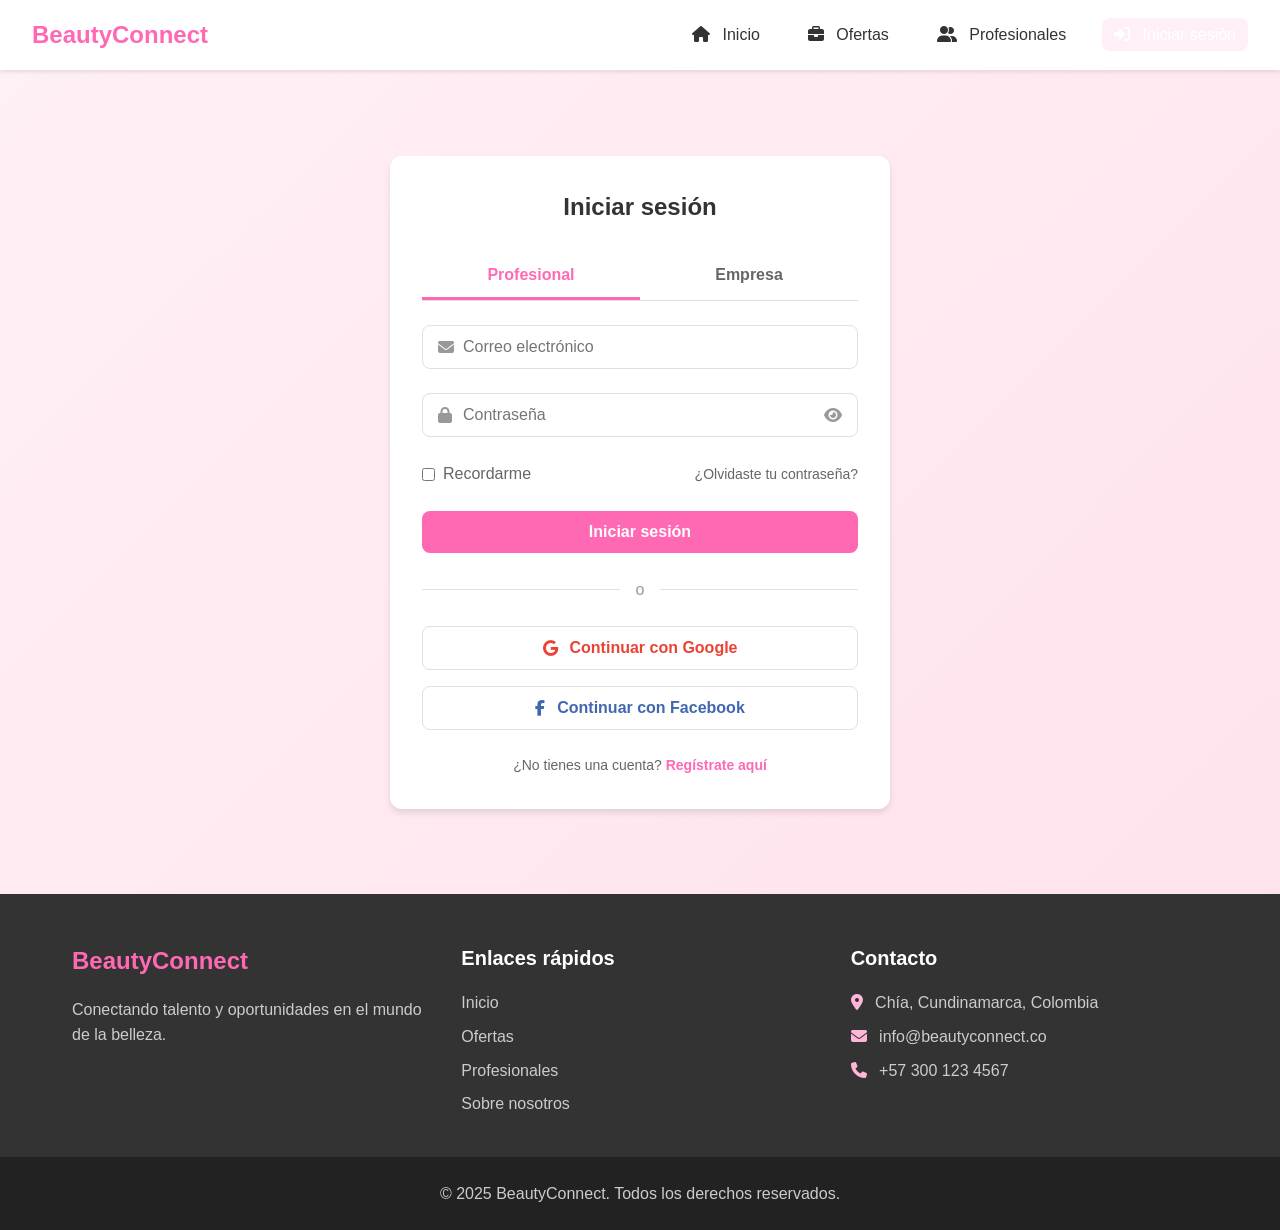
==== login.html @ 7e7a51f9 "first commit" ====
<!DOCTYPE html>
<html lang="es">
<head>
    <meta charset="UTF-8">
    <meta name="viewport" content="width=device-width, initial-scale=1.0">
    <title>Iniciar Sesión - BeautyConnect</title>
    <link rel="stylesheet" href="css/styles.css">
    <link rel="stylesheet" href="https://cdnjs.cloudflare.com/ajax/libs/font-awesome/6.4.0/css/all.min.css">
</head>
<body>
    <header>
        <nav>
            <div class="logo">BeautyConnect</div>
            <ul class="nav-links">
                <li><a href="index.html"><i class="fas fa-home"></i> Inicio</a></li>
                <li><a href="ofertas.html"><i class="fas fa-briefcase"></i> Ofertas</a></li>
                <li><a href="profesionales.html"><i class="fas fa-user-friends"></i> Profesionales</a></li>
                <li class="login-item"><a href="login.html" class="active"><i class="fas fa-sign-in-alt"></i> Iniciar sesión</a></li>
            </ul>
            <div class="menu-toggle">
                <i class="fas fa-bars"></i>
            </div>
        </nav>
    </header>

    <section class="auth-container">
        <div class="auth-box">
            <h2>Iniciar sesión</h2>
            <div class="auth-tabs">
                <button class="auth-tab active" data-tab="professional">Profesional</button>
                <button class="auth-tab" data-tab="business">Empresa</button>
            </div>
            <form id="loginForm">
                <div class="input-group">
                    <i class="fas fa-envelope"></i>
                    <input type="email" id="loginEmail" placeholder="Correo electrónico" required>
                </div>
                <div class="input-group">
                    <i class="fas fa-lock"></i>
                    <input type="password" id="loginPassword" placeholder="Contraseña" required>
                    <i class="fas fa-eye toggle-password"></i>
                </div>
                <div class="remember-forgot">
                    <label>
                        <input type="checkbox" id="rememberMe">
                        <span>Recordarme</span>
                    </label>
                    <a href="#" class="forgot-link">¿Olvidaste tu contraseña?</a>
                </div>
                <button type="submit" class="auth-button">Iniciar sesión</button>
                <div class="auth-divider">
                    <span>o</span>
                </div>
                <div class="social-login">
                    <button type="button" class="social-btn google">
                        <i class="fab fa-google"></i> Continuar con Google
                    </button>
                    <button type="button" class="social-btn facebook">
                        <i class="fab fa-facebook-f"></i> Continuar con Facebook
                    </button>
                </div>
            </form>
            <div class="auth-footer">
                <p>¿No tienes una cuenta? <a href="registro.html">Regístrate aquí</a></p>
            </div>
        </div>
    </section>

    <footer>
        <div class="footer-content">
            <div class="footer-logo">
                <div class="logo">BeautyConnect</div>
                <p>Conectando talento y oportunidades en el mundo de la belleza.</p>
            </div>
            <div class="footer-links">
                <h4>Enlaces rápidos</h4>
                <ul>
                    <li><a href="index.html">Inicio</a></li>
                    <li><a href="ofertas.html">Ofertas</a></li>
                    <li><a href="profesionales.html">Profesionales</a></li>
                    <li><a href="#">Sobre nosotros</a></li>
                </ul>
            </div>
            <div class="footer-contact">
                <h4>Contacto</h4>
                <p><i class="fas fa-map-marker-alt"></i> Chía, Cundinamarca, Colombia</p>
                <p><i class="fas fa-envelope"></i> info@beautyconnect.co</p>
                <p><i class="fas fa-phone"></i> +57 300 123 4567</p>
            </div>
        </div>
        <div class="footer-bottom">
            <p>&copy; 2025 BeautyConnect. Todos los derechos reservados.</p>
        </div>
    </footer>

    <script src="js/main.js"></script>
    <script src="js/auth.js"></script>
</body>
</html>

<script src="js/app.js"></script>
---- css/styles.css ----
.auth-tab {
    flex: 1;
    background: none;
    border: none;
    padding: 1rem;
    font-weight: 600;
    color: var(--text-medium);
    cursor: pointer;
    transition: all var(--transition-fast);
}

.auth-tab.active {
    color: var(--primary-color);
    box-shadow: inset 0 -3px 0 var(--primary-color);
}

.auth-tab:hover {
    color: var(--primary-color);
}

.tab-content {
    display: none;
}

.tab-content.active {
    display: block;
}

.input-group {
    position: relative;
    margin-bottom: 1.5rem;
}

.input-group i {
    position: absolute;
    left: 1rem;
    top: 50%;
    transform: translateY(-50%);
    color: var(--text-light);
}

.input-group .toggle-password {
    left: auto;
    right: 1rem;
    cursor: pointer;
}

.input-group input,
.input-group select,
.input-group textarea {
    width: 100%;
    padding: 0.75rem 1rem 0.75rem 2.5rem;
    border: 1px solid var(--border-color);
    border-radius: var(--border-radius-md);
    transition: border-color var(--transition-fast);
}

.input-group textarea {
    min-height: 100px;
    resize: vertical;
}

.input-group input:focus,
.input-group select:focus,
.input-group textarea:focus {
    outline: none;
    border-color: var(--primary-color);
}

.remember-forgot {
    display: flex;
    justify-content: space-between;
    align-items: center;
    margin-bottom: 1.5rem;
}

.remember-forgot label {
    display: flex;
    align-items: center;
    gap: 0.5rem;
    color: var(--text-medium);
    cursor: pointer;
}

.forgot-link {
    color: var(--text-medium);
    font-size: var(--font-size-sm);
}

.forgot-link:hover {
    color: var(--primary-color);
}

.auth-button {
    width: 100%;
    padding: 0.75rem;
    background-color: var(--primary-color);
    border: none;
    color: white;
    font-weight: bold;
    border-radius: var(--border-radius-md);
    cursor: pointer;
    transition: background-color var(--transition-fast);
}

.auth-button:hover {
    background-color: var(--primary-dark);
}

.auth-divider {
    display: flex;
    align-items: center;
    margin: 1.5rem 0;
}

.auth-divider::before,
.auth-divider::after {
    content: "";
    flex: 1;
    height: 1px;
    background-color: var(--border-color);
}

.auth-divider span {
    padding: 0 1rem;
    color: var(--text-light);
}

.social-login {
    display: flex;
    flex-direction: column;
    gap: 1rem;
    margin-bottom: 1.5rem;
}

.social-btn {
    display: flex;
    align-items: center;
    justify-content: center;
    gap: 0.75rem;
    padding: 0.75rem;
    border: 1px solid var(--border-color);
    border-radius: var(--border-radius-md);
    background-color: white;
    font-weight: 600;
    cursor: pointer;
    transition: background-color var(--transition-fast);
}

.social-btn.google {
    color: #ea4335;
}

.social-btn.facebook {
    color: #4267B2;
}

.social-btn:hover {
    background-color: var(--bg-light);
}

.auth-footer {
    margin-top: 1.5rem;
    font-size: var(--font-size-sm);
    color: var(--text-medium);
}

.auth-footer a {
    color: var(--primary-color);
    font-weight: 600;
}

.terms-checkbox {
    display: flex;
    align-items: flex-start;
    margin-bottom: 1.5rem;
}

.terms-checkbox label {
    display: flex;
    align-items: flex-start;
    gap: 0.5rem;
    color: var(--text-medium);
    font-size: var(--font-size-sm);
    cursor: pointer;
}

.terms-checkbox input {
    margin-top: 0.25rem;
}

/* ===== JOB LISTING PAGE ===== */
.job-container {
    display: flex;
    gap: 2rem;
    max-width: 1200px;
    margin: 2rem auto;
    padding: 0 2rem;
}

.sidebar {
    width: 300px;
    flex-shrink: 0;
}

.main-content {
    flex-grow: 1;
}

.filters {
    background-color: white;
    border-radius: var(--border-radius-lg);
    padding: 1.5rem;
    box-shadow: var(--box-shadow);
    margin-bottom: 2rem;
}

.filters h3 {
    margin-bottom: 1rem;
    font-size: var(--font-size-lg);
}

.filter-group {
    margin-bottom: 1.5rem;
}

.filter-group h4 {
    margin-bottom: 0.75rem;
    font-size: var(--font-size-md);
    color: var(--text-dark);
}

.checkbox-group {
    display: flex;
    flex-direction: column;
    gap: 0.5rem;
}

.checkbox-group label {
    display: flex;
    align-items: center;
    gap: 0.5rem;
    color: var(--text-medium);
    font-size: var(--font-size-sm);
    cursor: pointer;
}

.checkbox-group label:hover {
    color: var(--text-dark);
}

.employer-actions {
    background-color: white;
    border-radius: var(--border-radius-lg);
    padding: 1.5rem;
    box-shadow: var(--box-shadow);
    text-align: center;
}

.employer-actions h3 {
    margin-bottom: 0.75rem;
    font-size: var(--font-size-lg);
}

.employer-actions p {
    color: var(--text-medium);
    margin-bottom: 1rem;
}

.small-text {
    font-size: var(--font-size-xs);
    color: var(--text-light);
    margin-top: 0.5rem;
}

.secondary-link {
    display: block;
    color: var(--primary-color);
    font-weight: 600;
    margin-top: 0.75rem;
}

.search-bar {
    display: flex;
    gap: 1rem;
    margin-bottom: 2rem;
}

.search-input {
    flex-grow: 1;
    position: relative;
}

.search-input i {
    position: absolute;
    left: 1rem;
    top: 50%;
    transform: translateY(-50%);
    color: var(--text-light);
}

.search-input input {
    width: 100%;
    padding: 0.75rem 1rem 0.75rem 2.5rem;
    border: 1px solid var(--border-color);
    border-radius: var(--border-radius-md);
    transition: border-color var(--transition-fast);
}

.search-input input:focus {
    outline: none;
    border-color: var(--primary-color);
}

.search-filter select {
    height: 100%;
    padding: 0 1rem;
    border: 1px solid var(--border-color);
    border-radius: var(--border-radius-md);
    background-color: white;
    color: var(--text-dark);
    cursor: pointer;
}

.jobs-list {
    display: flex;
    flex-direction: column;
    gap: 1.5rem;
}

.job-header {
    display: flex;
    justify-content: space-between;
    align-items: center;
    margin-bottom: 1rem;
}

.job-date {
    font-size: var(--font-size-sm);
    color: var(--text-light);
}

.job-details {
    display: flex;
    flex-wrap: wrap;
    gap: 1rem;
    margin-bottom: 1.5rem;
}

.job-details span {
    display: flex;
    align-items: center;
    gap: 0.5rem;
    font-size: var(--font-size-sm);
    color: var(--text-medium);
}

.job-view {
    display: inline-block;
    background-color: var(--primary-color);
    color: white;
    font-weight: 600;
    padding: 0.75rem 1.5rem;
    border-radius: var(--border-radius-md);
    text-align: center;
    transition: background-color var(--transition-fast);
}

.job-view:hover {
    background-color: var(--primary-dark);
    color: white;
}

.pagination {
    display: flex;
    justify-content: space-between;
    align-items: center;
    margin-top: 3rem;
}

.pagination-info {
    color: var(--text-medium);
    font-size: var(--font-size-sm);
}

.pagination-controls {
    display: flex;
    gap: 0.5rem;
}

.pagination-prev,
.pagination-next,
.pagination-number {
    display: flex;
    align-items: center;
    justify-content: center;
    width: 40px;
    height: 40px;
    border-radius: var(--border-radius-md);
    background-color: white;
    color: var(--text-dark);
    border: 1px solid var(--border-color);
    transition: all var(--transition-fast);
}

.pagination-number.active {
    background-color: var(--primary-color);
    color: white;
    border-color: var(--primary-color);
}

.pagination-prev:hover,
.pagination-next:hover,
.pagination-number:hover {
    background-color: var(--primary-light);
    color: white;
    border-color: var(--primary-light);
}

.pagination-prev.disabled,
.pagination-next.disabled {
    background-color: var(--bg-light);
    color: var(--text-light);
    cursor: not-allowed;
    border-color: var(--border-color);
}

/* ===== PROFESSIONALS LISTING PAGE ===== */
.professionals-container {
    display: flex;
    gap: 2rem;
    max-width: 1200px;
    margin: 2rem auto;
    padding: 0 2rem;
}

.professional-card {
    background-color: white;
    border-radius: var(--border-radius-lg);
    box-shadow: var(--box-shadow);
    overflow: hidden;
    transition: transform var(--transition-normal);
}

.professional-card:hover {
    transform: translateY(-5px);
}

.professional-header {
    position: relative;
}

.professional-avatar {
    height: 200px;
    overflow: hidden;
}

.professional-avatar img {
    width: 100%;
    height: 100%;
    object-fit: cover;
    transition: transform var(--transition-normal);
}

.professional-card:hover .professional-avatar img {
    transform: scale(1.05);
}

.professional-status {
    position: absolute;
    top: 1rem;
    right: 1rem;
    padding: 0.25rem 0.75rem;
    border-radius: 20px;
    font-size: var(--font-size-xs);
    font-weight: 600;
    display: flex;
    align-items: center;
    gap: 0.35rem;
}

.professional-status.available {
    background-color: rgba(50, 205, 50, 0.2);
    color: var(--accent-color);
}

.professional-status.unavailable {
    background-color: rgba(255, 99, 71, 0.2);
    color: tomato;
}

.professional-info {
    padding: 1.5rem;
}

.professional-info h3 {
    font-size: var(--font-size-lg);
    margin-bottom: 0.25rem;
}

.professional-title {
    color: var(--primary-color);
    font-weight: 600;
    margin-bottom: 0.25rem;
}

.professional-location {
    color: var(--text-medium);
    margin-bottom: 1rem;
    font-size: var(--font-size-sm);
    display: flex;
    align-items: center;
    gap: 0.5rem;
}

.professional-skills {
    display: flex;
    flex-wrap: wrap;
    gap: 0.5rem;
    margin-bottom: 1rem;
}

.professional-skills span {
    background-color: rgba(255, 105, 180, 0.1);
    color: var(--primary-color);
    font-size: var(--font-size-xs);
    padding: 0.25rem 0.75rem;
    border-radius: 20px;
}

.professional-bio {
    color: var(--text-medium);
    margin-bottom: 1rem;
    font-size: var(--font-size-sm);
}

.professional-details {
    display: flex;
    flex-wrap: wrap;
    gap: 1rem;
    margin-bottom: 1.5rem;
    border-top: 1px solid var(--border-color);
    padding-top: 1rem;
}

.professional-details span {
    display: flex;
    align-items: center;
    gap: 0.5rem;
    font-size: var(--font-size-xs);
    color: var(--text-medium);
}

.professional-actions {
    display: flex;
    gap: 1rem;
}

.profile-view {
    flex: 1;
    display: inline-block;
    background-color: var(--bg-light);
    color: var(--text-dark);
    font-weight: 600;
    padding: 0.5rem 0;
    border-radius: var(--border-radius-md);
    text-align: center;
    transition: all var(--transition-fast);
    font-size: var(--font-size-sm);
}

.profile-view:hover {
    background-color: var(--primary-light);
    color: white;
}

.contact-btn {
    flex: 1;
    display: inline-block;
    background-color: var(--primary-color);
    color: white;
    font-weight: 600;
    padding: 0.5rem 0;
    border-radius: var(--border-radius-md);
    text-align: center;
    transition: background-color var(--transition-fast);
    font-size: var(--font-size-sm);
}

.contact-btn:hover {
    background-color: var(--primary-dark);
    color: white;
}

/* ===== MODAL STYLES ===== */
.modal {
    display: none;
    position: fixed;
    top: 0;
    left: 0;
    width: 100%;
    height: 100%;
    background-color: rgba(0, 0, 0, 0.6);
    z-index: 1000;
    justify-content: center;
    align-items: center;
    padding: 1rem;
}

.modal-content {
    background-color: white;
    border-radius: var(--border-radius-lg);
    padding: 2rem;
    width: 100%;
    max-width: 600px;
    max-height: 90vh;
    overflow-y: auto;
    position: relative;
}

.modal-close {
    position: absolute;
    top: 1rem;
    right: 1.5rem;
    font-size: 1.5rem;
    color: var(--text-light);
    cursor: pointer;
    transition: color var(--transition-fast);
}

.modal-close:hover {
    color: var(--primary-color);
}

.modal h2 {
    margin-bottom: 0.5rem;
    font-size: var(--font-size-xl);
}

.modal p {
    color: var(--text-medium);
    margin-bottom: 2rem;
}

.form-group {
    margin-bottom: 1.5rem;
}

.form-group label {
    display: block;
    margin-bottom: 0.5rem;
    font-weight: 500;
}

.checkbox-container {
    display: flex;
    align-items: flex-start;
    gap: 0.5rem;
    color: var(--text-medium);
    font-size: var(--font-size-sm);
}

.checkbox-container input {
    margin-top: 0.25rem;
}

/* ===== PROFESSIONAL PROFILE PAGE ===== */
.profile-container {
    max-width: 1200px;
    margin: 2rem auto;
    padding: 0 2rem;
}

.profile-header {
    background-color: white;
    border-radius: var(--border-radius-lg);
    box-shadow: var(--box-shadow);
    overflow: hidden;
}

.profile-cover {
    height: 200px;
    background: linear-gradient(135deg, #ffe3ec, #fff0f5);
    position: relative;
}

.profile-status {
    position: absolute;
    top: 1rem;
    right: 1rem;
    padding: 0.25rem 0.75rem;
    border-radius: 20px;
    font-size: var(--font-size-sm);
    font-weight: 600;
    display: flex;
    align-items: center;
    gap: 0.35rem;
}

.profile-status.available {
    background-color: rgba(50, 205, 50, 0.2);
    color: var(--accent-color);
}

.profile-main {
    display: flex;
    padding: 0 2rem 2rem;
    margin-top: -50px;
}

.profile-avatar {
    width: 150px;
    height: 150px;
    border-radius: 50%;
    border: 5px solid white;
    overflow: hidden;
    box-shadow: var(--box-shadow);
    margin-right: 2rem;
    flex-shrink: 0;
}

.profile-avatar img {
    width: 100%;
    height: 100%;
    object-fit: cover;
}

.profile-info {
    flex-grow: 1;
}

.profile-info h1 {
    font-size: var(--font-size-xxl);
    margin-top: 1rem;
    margin-bottom: 0.25rem;
}

.profile-info .profile-title {
    font-size: var(--font-size-lg);
    margin-bottom: 0.5rem;
}

.profile-info .profile-location {
    font-size: var(--font-size-sm);
    margin-bottom: 1.5rem;
    color: var(--text-medium);
    display: flex;
    align-items: center;
    gap: 0.5rem;
}

.profile-stats {
    display: flex;
    gap: 2rem;
    margin-bottom: 1.5rem;
}

.stat {
    text-align: center;
}

.stat-value {
    font-size: var(--font-size-xl);
    font-weight: 700;
    color: var(--primary-color);
    display: block;
}

.stat-label {
    font-size: var(--font-size-sm);
    color: var(--text-medium);
}

.profile-actions {
    display: flex;
    gap: 1rem;
    flex-wrap: wrap;
}

.profile-content {
    display: flex;
    gap: 2rem;
    margin-top: 2rem;
}

.profile-main-content {
    flex: 2;
}

.profile-sidebar {
    flex: 1;
}

.profile-section {
    background-color: white;
    border-radius: var(--border-radius-lg);
    padding: 2rem;
    margin-bottom: 2rem;
    box-shadow: var(--box-shadow);
}

.profile-section h2 {
    margin-bottom: 1.5rem;
    font-size: var(--font-size-xl);
    color: var(--text-dark);
}

.profile-section p {
    color: var(--text-medium);
    margin-bottom: 1rem;
    line-height: 1.6;
}

.skills-container {
    display: flex;
    flex-wrap: wrap;
    gap: 0.75rem;
}

.skill-tag {
    background-color: rgba(255, 105, 180, 0.1);
    color: var(--primary-color);
    padding: 0.5rem 1rem;
    border-radius: 30px;
    font-size: var(--font-size-sm);
    display: flex;
    align-items: center;
    gap: 0.5rem;
}

.experience-list, 
.education-list {
    display: flex;
    flex-direction: column;
    gap: 1.5rem;
}

.experience-item, 
.education-item {
    padding-bottom: 1.5rem;
    border-bottom: 1px solid var(--border-color);
}

.experience-item:last-child,
.education-item:last-child {
    padding-bottom: 0;
    border-bottom: none;
}

.experience-header,
.education-header {
    display: flex;
    justify-content: space-between;
    margin-bottom: 0.75rem;
}

.experience-title h3,
.education-title h3 {
    font-size: var(--font-size-lg);
    margin-bottom: 0.25rem;
}

.company, 
.institution {
    color: var(--primary-color);
    font-weight: 600;
}

.experience-date,
.education-date {
    color: var(--text-medium);
    font-size: var(--font-size-sm);
}

.experience-description {
    color: var(--text-medium);
    line-height: 1.6;
}

.portfolio-gallery {
    display: grid;
    grid-template-columns: repeat(auto-fill, minmax(150px, 1fr));
    gap: 1rem;
}

.portfolio-item {
    border-radius: var(--border-radius-md);
    overflow: hidden;
    height: 150px;
}

.portfolio-item img {
    width: 100%;
    height: 100%;
    object-fit: cover;
    transition: transform var(--transition-normal);
}

.portfolio-item:hover img {
    transform: scale(1.1);
}

.recommendations-list {
    display: flex;
    flex-direction: column;
    gap: 1.5rem;
}

.recommendation-item {
    background-color: var(--bg-light);
    border-radius: var(--border-radius-md);
    padding: 1.5rem;
}

.recommendation-header {
    display: flex;
    align-items: center;
    gap: 1rem;
    margin-bottom: 1rem;
}

.recommendation-avatar {
    width: 50px;
    height: 50px;
    border-radius: 50%;
    overflow: hidden;
}

.recommendation-avatar img {
    width: 100%;
    height: 100%;
    object-fit: cover;
}

.recommendation-author h4 {
    font-size: var(--font-size-md);
    margin-bottom: 0.25rem;
}

.recommendation-author p {
    font-size: var(--font-size-sm);
    color: var(--text-medium);
    margin-bottom: 0;
}

.recommendation-text {
    color: var(--text-medium);
    font-style: italic;
    line-height: 1.6;
}

.sidebar-card {
    background-color: white;
    border-radius: var(--border-radius-lg);
    padding: 1.5rem;
    margin-bottom: 2rem;
    box-shadow: var(--box-shadow);
}

.sidebar-card h3 {
    margin-bottom: 1rem;
    font-size: var(--font-size-lg);
    color: var(--text-dark);
}

.contact-info {
    display: flex;
    flex-direction: column;
    gap: 0.75rem;
}

.contact-info li {
    display: flex;
    align-items: center;
    gap: 0.75rem;
    color: var(--text-medium);
}

.contact-info li i {
    color: var(--primary-color);
    width: 20px;
}

.availability-details {
    margin-top: 1rem;
}

.availability-details p {
    margin-bottom: 0.5rem;
    color: var(--text-medium);
}

.availability-details ul {
    margin-bottom: 1rem;
    padding-left: 1.5rem;
    list-style-type: disc;
    color: var(--text-medium);
}

.languages-list {
    display: flex;
    flex-direction: column;
    gap: 1rem;
}

.languages-list li {
    display: flex;
    align-items: center;
    gap: 1rem;
}

.language {
    min-width: 80px;
    font-weight: 600;
}

.language-level {
    display: flex;
    gap: 3px;
    margin-right: 0.5rem;
}

.level-bar {
    width: 15px;
    height: 6px;
    background-color: var(--border-color);
    border-radius: 3px;
}

.level-bar.full {
    background-color: var(--primary-color);
}

.level-text {
    font-size: var(--font-size-xs);
    color: var(--text-medium);
}

.services-list {
    display: flex;
    flex-direction: column;
    gap: 0.75rem;
}

.services-list li {
    display: flex;
    justify-content: space-between;
    align-items: center;
    padding-bottom: 0.75rem;
    border-bottom: 1px solid var(--border-color);
}

.services-list li:last-child {
    padding-bottom: 0;
    border-bottom: none;
}

.service-name {
    color: var(--text-dark);
}

.service-price {
    color: var(--primary-color);
    font-weight: 600;
}

/* ===== COMPANY PROFILE PAGE ===== */
.company-profile-container {
    max-width: 1200px;
    margin: 2rem auto;
    padding: 0 2rem;
}

.company-profile-header {
    background-color: white;
    border-radius: var(--border-radius-lg);
    box-shadow: var(--box-shadow);
    overflow: hidden;
}

.company-cover {
    height: 250px;
    overflow: hidden;
}

.company-cover img {
    width: 100%;
    height: 100%;
    object-fit: cover;
}

.company-main-info {
    display: flex;
    padding: 0 2rem 2rem;
    margin-top: -50px;
}

.company-logo {
    width: 150px;
    height: 150px;
    border-radius: var(--border-radius-md);
    border: 5px solid white;
    overflow: hidden;
    box-shadow: var(--box-shadow);
    margin-right: 2rem;
    flex-shrink: 0;
    background-color: white;
}

.company-logo img {
    width: 100%;
    height: 100%;
    object-fit: contain;
}

.company-info {
    flex-grow: 1;
}

.company-info h1 {
    font-size: var(--font-size-xxl);
    margin-top: 1rem;
    margin-bottom: 0.25rem;
}

.company-category {
    color: var(--primary-color);
    font-weight: 600;
    font-size: var(--font-size-lg);
    margin-bottom: 0.5rem;
}

.company-location {
    font-size: var(--font-size-sm);
    margin-bottom: 1.5rem;
    color: var(--text-medium);
    display: flex;
    align-items: center;
    gap: 0.5rem;
}

.company-profile-content {
    display: flex;
    gap: 2rem;
    margin-top: 2rem;
}

.company-main-content {
    flex: 2;
}

.company-sidebar {
    flex: 1;
}

.company-section {
    background-color: white;
    border-radius: var(--border-radius-lg);
    padding: 2rem;
    margin-bottom: 2rem;
    box-shadow: var(--box-shadow);
}

.company-section h2 {
    margin-bottom: 1.5rem;
    font-size: var(--font-size-xl);
    color: var(--text-dark);
}

.company-section p {
    color: var(--text-medium);
    margin-bottom: 1rem;
    line-height: 1.6;
}

.services-grid {
    display: grid;
    grid-template-columns: repeat(auto-fill, minmax(200px, 1fr));
    gap: 1.5rem;
}

.service-card {
    background-color: var(--bg-light);
    padding: 1.5rem;
    border-radius: var(--border-radius-md);
    text-align: center;
    transition: transform var(--transition-fast);
}

.service-card:hover {
    transform: translateY(-5px);
}

.service-icon {
    font-size: var(--font-size-xl);
    color: var(--primary-color);
    margin-bottom: 1rem;
}

.service-card h3 {
    font-size: var(--font-size-md);
    margin-bottom: 0.75rem;
}

.service-card p {
    font-size: var(--font-size-sm);
    color: var(--text-medium);
}

.team-grid {
    display: grid;
    grid-template-columns: repeat(auto-fill, minmax(200px, 1fr));
    gap: 1.5rem;
}

.team-member {
    background-color: white;
    border-radius: var(--border-radius-md);
    box-shadow: 0 2px 4px rgba(0,0,0,0.1);
    overflow: hidden;
    transition: transform var(--transition-fast);
}

.team-member:hover {
    transform: translateY(-5px);
}

.member-photo {
    height: 200px;
    overflow: hidden;
}

.member-photo img {
    width: 100%;
    height: 100%;
    object-fit: cover;
    transition: transform var(--transition-normal);
}

.team-member:hover .member-photo img {
    transform: scale(1.05);
}

.team-member h3 {
    font-size: var(--font-size-md);
    margin: 1rem 1rem 0.25rem;
}

.member-position {
    color: var(--primary-color);
    font-weight: 600;
    margin: 0 1rem 0.5rem;
    font-size: var(--font-size-sm);
}

.member-description {
    color: var(--text-medium);
    margin: 0 1rem 1rem;
    font-size: var(--font-size-sm);
}

.member-link {
    display: block;
    padding: 0.75rem;
    text-align: center;
    color: var(--primary-color);
    border-top: 1px solid var(--border-color);
    font-weight: 600;
    transition: background-color var(--transition-fast);
}

.member-link:hover {
    background-color: rgba(255, 105, 180, 0.1);
}

.gallery-grid {
    display: grid;
    grid-template-columns: repeat(auto-fill, minmax(180px, 1fr));
    gap: 1rem;
}

.gallery-item {
    border-radius: var(--border-radius-md);
    overflow: hidden;
    height: 180px;
    cursor: pointer;
}

.gallery-item img {
    width: 100%;
    height: 100%;
    object-fit: cover;
    transition: transform var(--transition-normal);
}

.gallery-item:hover img {
    transform: scale(1.1);
}

.reviews-list {
    display: flex;
    flex-direction: column;
    gap: 1.5rem;
}

.review-item {
    background-color: var(--bg-light);
    border-radius: var(--border-radius-md);
    padding: 1.5rem;
}

.review-header {
    display: flex;
    align-items: center;
    gap: 1rem;
    margin-bottom: 1rem;
}

.reviewer-avatar {
    width: 50px;
    height: 50px;
    border-radius: 50%;
    overflow: hidden;
}

.reviewer-avatar img {
    width: 100%;
    height: 100%;
    object-fit: cover;
}

.reviewer-info h4 {
    font-size: var(--font-size-md);
    margin-bottom: 0.25rem;
}

.review-rating {
    color: gold;
}

.review-text {
    color: var(--text-medium);
    font-style: italic;
    line-height: 1.6;
    margin-bottom: 0.5rem;
}

.review-date {
    font-size: var(--font-size-xs);
    color: var(--text-light);
}

.schedule-list {
    display: flex;
    flex-direction: column;
    gap: 0.75rem;
}

.schedule-list li {
    display: flex;
    justify-content: space-between;
    padding-bottom: 0.75rem;
    border-bottom: 1px solid var(--border-color);
}

.schedule-list li:last-child {
    padding-bottom: 0;
    border-bottom: none;
}

.day {
    font-weight: 600;
    color: var(--text-dark);
}

.hours {
    color: var(--text-medium);
}

.job-mini-list {
    display: flex;
    flex-direction: column;
    gap: 1rem;
    margin-bottom: 1rem;
}

.job-mini-item {
    background-color: var(--bg-light);
    padding: 1rem;
    border-radius: var(--border-radius-md);
}

.job-mini-item h4 {
    font-size: var(--font-size-md);
    margin-bottom: 0.5rem;
}

.job-mini-item p {
    color: var(--text-medium);
    font-size: var(--font-size-sm);
    margin-bottom: 0.75rem;
    display: flex;
    align-items: center;
    gap: 0.5rem;
}

.view-job {
    display: inline-block;
    color: var(--primary-color);
    font-weight: 600;
    font-size: var(--font-size-sm);
}

.view-all-jobs {
    display: block;
    text-align: center;
    color: var(--primary-color);
    font-weight: 600;
    margin-top: 0.5rem;
}

.location-map {
    margin-bottom: 1rem;
    border-radius: var(--border-radius-md);
    overflow: hidden;
}

.location-map img {
    width: 100%;
    height: auto;
    display: block;
}

.directions-link {
    display: block;
    text-align: center;
    color: var(--primary-color);
    font-weight: 600;
}

.social-links {
    display: flex;
    justify-content: center;
    gap: 1.5rem;
}

.social-link {
    width: 40px;
    height: 40px;
    border-radius: 50%;
    display: flex;
    align-items: center;
    justify-content: center;
    background-color: var(--bg-light);
    color: var(--text-medium);
    transition: all var(--transition-fast);
    font-size: var(--font-size-lg);
}

.social-link:hover {
    background-color: var(--primary-color);
    color: white;
}

/* ===== CREATE JOB FORM ===== */
.form-container {
    display: flex;
    gap: 2rem;
    max-width: 1200px;
    margin: 2rem auto;
    padding: 0 2rem;
}

.form-card {
    background-color: white;
    border-radius: var(--border-radius-lg);
    padding: 2rem;
    box-shadow: var(--box-shadow);
    flex: 3;
}

.form-sidebar {
    flex: 1;
}

.form-header {
    margin-bottom: 2rem;
    padding-bottom: 1.5rem;
    border-bottom: 1px solid var(--border-color);
}

.form-header h2 {
    font-size: var(--font-size-xl);
    margin-bottom: 0.5rem;
    display: flex;
    align-items: center;
    gap: 0.75rem;
}

.form-header p {
    color: var(--text-medium);
}

.form-section {
    margin-bottom: 2.5rem;
    padding-bottom: 1.5rem;
    border-bottom: 1px solid var(--border-color);
}

.form-section:last-child {
    margin-bottom: 2rem;
    padding-bottom: 0;
    border-bottom: none;
}

.form-section h3 {
    margin-bottom: 1.5rem;
    font-size: var(--font-size-lg);
    color: var(--text-dark);
}

.form-row {
    display: flex;
    gap: 1.5rem;
    margin-bottom: 1.5rem;
}

.form-row .form-group {
    flex: 1;
    margin-bottom: 0;
}

.form-group label {
    display: block;
    margin-bottom: 0.5rem;
    font-weight: 500;
}

.form-group input,
.form-group select,
.form-group textarea {
    width: 100%;
    padding: 0.75rem 1rem;
    border: 1px solid var(--border-color);
    border-radius: var(--border-radius-md);
    transition: border-color var(--transition-fast);
}

.form-group input:focus,
.form-group select:focus,
.form-group textarea:focus {
    outline: none;
    border-color: var(--primary-color);
}

.form-group textarea {
    min-height: 100px;
    resize: vertical;
}

.salary-inputs {
    display: flex;
    align-items: center;
    gap: 1rem;
}

.salary-inputs span {
    color: var(--text-medium);
}

.benefits-checkboxes {
    display: grid;
    grid-template-columns: repeat(auto-fill, minmax(180px, 1fr));
    gap: 0.75rem;
}

.form-action {
    display: flex;
    gap: 1rem;
    justify-content: flex-end;
    margin-top: 2rem;
}

.primary-button {
    background-color: var(--primary-color);
    color: white;
    border: none;
    padding: 0.75rem 1.5rem;
    border-radius: var(--border-radius-md);
    font-weight: 600;
    cursor: pointer;
    transition: background-color var(--transition-fast);
    display: flex;
    align-items: center;
    gap: 0.5rem;
}

.primary-button:hover {
    background-color: var(--primary-dark);
}

.secondary-button {
    background-color: white;
    color: var(--text-dark);
    border: 1px solid var(--border-color);
    padding: 0.75rem 1.5rem;
    border-radius: var(--border-radius-md);
    font-weight: 600;
    cursor: pointer;
    transition: all var(--transition-fast);
    display: flex;
    align-items: center;
    gap: 0.5rem;
}

.secondary-button:hover {
    background-color: var(--bg-light);
    border-color: var(--text-medium);
}

.sidebar-card {
    background-color: white;
    border-radius: var(--border-radius-lg);
    padding: 1.5rem;
    box-shadow: var(--box-shadow);
    margin-bottom: 2rem;
}

.sidebar-card h3 {
    display: flex;
    align-items: center;
    gap: 0.5rem;
    margin-bottom: 1rem;
    font-size: var(--font-size-lg);
}

.tips-list {
    list-style-type: disc;
    padding-left: 1.5rem;
    margin-bottom: 1rem;
}

.tips-list li {
    color: var(--text-medium);
    margin-bottom: 0.75rem;
    line-height: 1.6;
}

.premium-link {
    display: block;
    text-align: center;
    color: var(--primary-color);
    font-weight: 600;
    margin-top: 1rem;
}

/* ===== RESPONSIVE STYLES ===== */
@media (max-width: 1100px) {
    .job-container,
    .professionals-container,
    .profile-content,
    .company-profile-content,
    .form-container {
        flex-direction: column;
    }
    
    .sidebar,
    .profile-sidebar,
    .company-sidebar,
    .form-sidebar {
        width: 100%;
        order: 2;
    }
    
    .main-content,
    .profile-main-content,
    .company-main-content {
        order: 1;
    }
    
    .profile-main {
        flex-direction: column;
        align-items: center;
        text-align: center;
    }
    
    .profile-avatar {
        margin-right: 0;
        margin-bottom: 1.5rem;
    }
    
    .profile-stats {
        justify-content: center;
    }
    
    .profile-actions {
        justify-content: center;
    }
    
    .company-main-info {
        flex-direction: column;
        align-items: center;
        text-align: center;
    }
    
    .company-logo {
        margin-right: 0;
        margin-bottom: 1.5rem;
    }
    
    .company-stats {
        justify-content: center;
    }
    
    .company-actions {
        justify-content: center;
    }
}

@media (max-width: 768px) {
    .nav-links {
        display: none;
        position: fixed;
        top: 76px;
        left: 0;
        width: 100%;
        background-color: white;
        flex-direction: column;
        padding: 1rem 0;
        box-shadow: 0 4px 6px rgba(0,0,0,0.1);
    }
    
    .nav-links.active {
        display: flex;
    }
    
    .menu-toggle {
        display: block;
    }
    
    .hero h1 {
        font-size: 2rem;
    }
    
    .hero p {
        font-size: 1rem;
    }
    
    .form-row {
        flex-direction: column;
        gap: 1.5rem;
    }
    
    .salary-inputs {
        flex-direction: column;
        align-items: flex-start;
    }
    
    .form-action {
        flex-direction: column;
    }
    
    .professionals-grid,
    .jobs-grid,
    .services-grid,
    .team-grid {
        grid-template-columns: 1fr;
    }
    
    .professional-actions {
        flex-direction: column;
    }
    
    .profile-avatar,
    .company-logo {
        width: 120px;
        height: 120px;
    }
    
    .profile-info h1,
    .company-info h1 {
        font-size: 1.75rem;
    }
    
    .experience-header,
    .education-header {
        flex-direction: column;
        align-items: flex-start;
    }
    
    .experience-date,
    .education-date {
        margin-top: 0.5rem;
    }
}

@media (max-width: 480px) {
    .hero-buttons {
        flex-direction: column;
        width: 100%;
    }
    
    .hero-buttons a {
        width: 100%;
    }
    
    .profile-stats {
        flex-direction: column;
        gap: 1rem;
    }
    
    .pagination {
        flex-direction: column;
        gap: 1rem;
        align-items: center;
    }
}

/* Utility Classes */
.text-center {
    text-align: center;
}

.mt-0 { margin-top: 0; }
.mt-1 { margin-top: 0.25rem; }
.mt-2 { margin-top: 0.5rem; }
.mt-3 { margin-top: 1rem; }
.mt-4 { margin-top: 1.5rem; }
.mt-5 { margin-top: 3rem; }

.mb-0 { margin-bottom: 0; }
.mb-1 { margin-bottom: 0.25rem; }
.mb-2 { margin-bottom: 0.5rem; }
.mb-3 { margin-bottom: 1rem; }
.mb-4 { margin-bottom: 1.5rem; }
.mb-5 { margin-bottom: 3rem; }

.py-1 { padding-top: 0.25rem; padding-bottom: 0.25rem; }
.py-2 { padding-top: 0.5rem; padding-bottom: 0.5rem; }
.py-3 { padding-top: 1rem; padding-bottom: 1rem; }
.py-4 { padding-top: 1.5rem; padding-bottom: 1.5rem; }
.py-5 { padding-top: 3rem; padding-bottom: 3rem; }

.px-1 { padding-left: 0.25rem; padding-right: 0.25rem; }
.px-2 { padding-left: 0.5rem; padding-right: 0.5rem; }
.px-3 { padding-left: 1rem; padding-right: 1rem; }
.px-4 { padding-left: 1.5rem; padding-right: 1.5rem; }
.px-5 { padding-left: 3rem; padding-right: 3rem; }

.d-none { display: none; }
.d-block { display: block; }
.d-flex { display: flex; }

.justify-center { justify-content: center; }
.justify-between { justify-content: space-between; }
.align-center { align-items: center; }
.flex-column { flex-direction: column; }

.w-100 { width: 100%; }
.h-100 { height: 100%; }
/* ===== VARIABLES ===== */
:root {
    /* Colores */
    --primary-color: #ff69b4;
    --primary-dark: #e55d9b;
    --primary-light: #ffb6d9;
    --secondary-color: #6a5acd;
    --accent-color: #32cd32;
    --text-dark: #333333;
    --text-medium: #666666;
    --text-light: #999999;
    --bg-light: #f9f9f9;
    --bg-white: #ffffff;
    --border-color: #e0e0e0;
    --shadow-color: rgba(0, 0, 0, 0.1);
    --success-color: #28a745;
    --warning-color: #ffc107;
    --danger-color: #dc3545;
    --info-color: #17a2b8;
    
    /* Espaciado */
    --spacing-xs: 0.25rem;
    --spacing-sm: 0.5rem;
    --spacing-md: 1rem;
    --spacing-lg: 1.5rem;
    --spacing-xl: 2rem;
    --spacing-xxl: 3rem;
    
    /* Bordes y sombras */
    --border-radius-sm: 4px;
    --border-radius-md: 8px;
    --border-radius-lg: 12px;
    --border-radius-xl: 20px;
    --box-shadow: 0 4px 6px var(--shadow-color);
    --box-shadow-hover: 0 8px 15px var(--shadow-color);
    
    /* Fuentes */
    --font-family: 'Segoe UI', Roboto, Arial, sans-serif;
    --font-size-xs: 0.75rem;
    --font-size-sm: 0.875rem;
    --font-size-md: 1rem;
    --font-size-lg: 1.25rem;
    --font-size-xl: 1.5rem;
    --font-size-xxl: 2rem;
    --font-size-hero: 2.5rem;
    
    /* Transiciones */
    --transition-fast: 0.2s ease;
    --transition-normal: 0.3s ease;
    --transition-slow: 0.5s ease;
}

/* ===== RESET & BASE STYLES ===== */
* {
    margin: 0;
    padding: 0;
    box-sizing: border-box;
}

html {
    scroll-behavior: smooth;
}

body {
    font-family: var(--font-family);
    font-size: var(--font-size-md);
    color: var(--text-dark);
    background-color: var(--bg-light);
    line-height: 1.6;
}

a {
    text-decoration: none;
    color: var(--primary-color);
    transition: color var(--transition-fast);
}

a:hover {
    color: var(--primary-dark);
}

img {
    max-width: 100%;
    height: auto;
}

button, input, select, textarea {
    font-family: inherit;
    font-size: inherit;
}

ul {
    list-style: none;
}

/* ===== HEADER & NAVIGATION ===== */
header {
    background-color: var(--bg-white);
    box-shadow: 0 2px 4px var(--shadow-color);
    position: sticky;
    top: 0;
    z-index: 100;
}

nav {
    display: flex;
    justify-content: space-between;
    align-items: center;
    padding: 1rem 2rem;
    max-width: 1400px;
    margin: 0 auto;
}

.logo {
    font-size: var(--font-size-xl);
    font-weight: bold;
    color: var(--primary-color);
    text-decoration: none;
}

.nav-links {
    display: flex;
    align-items: center;
    gap: 1.5rem;
}

.nav-links li a {
    color: var(--text-dark);
    font-weight: 500;
    padding: 0.5rem 0.75rem;
    border-radius: var(--border-radius-md);
    transition: all var(--transition-fast);
}

.nav-links li a:hover, 
.nav-links li a.active {
    color: var(--primary-color);
    background-color: rgba(255, 105, 180, 0.1);
}

.nav-links li a i {
    margin-right: 0.5rem;
}

.login-item a {
    background-color: var(--primary-color);
    color: white !important;
    padding: 0.5rem 1rem;
    border-radius: var(--border-radius-md);
    transition: background-color var(--transition-fast);
}

.login-item a:hover {
    background-color: var(--primary-dark);
}

.menu-toggle {
    display: none;
    font-size: var(--font-size-xl);
    cursor: pointer;
    color: var(--text-dark);
}

.user-menu {
    position: relative;
}

.user-avatar {
    display: flex;
    align-items: center;
    gap: 0.5rem;
    cursor: pointer;
    padding: 0.5rem;
    border-radius: var(--border-radius-md);
    transition: background-color var(--transition-fast);
}

.user-avatar:hover {
    background-color: rgba(255, 105, 180, 0.1);
}

.user-avatar img {
    width: 30px;
    height: 30px;
    border-radius: 50%;
    object-fit: cover;
}

.dropdown-menu {
    position: absolute;
    top: 100%;
    right: 0;
    min-width: 200px;
    background-color: var(--bg-white);
    box-shadow: var(--box-shadow);
    border-radius: var(--border-radius-md);
    padding: 0.5rem 0;
    display: none;
    z-index: 10;
}

.dropdown-menu a {
    display: block;
    padding: 0.75rem 1rem;
    color: var(--text-dark);
    transition: background-color var(--transition-fast);
}

.dropdown-menu a:hover {
    background-color: rgba(255, 105, 180, 0.1);
    color: var(--primary-color);
}

.user-menu:hover .dropdown-menu {
    display: block;
}

/* ===== HERO SECTION ===== */
.hero {
    background: linear-gradient(135deg, #ffe3ec, #fff0f5);
    padding: 4rem 2rem;
    text-align: center;
    display: flex;
    flex-direction: column;
    align-items: center;
    justify-content: center;
    min-height: 500px;
}

.hero-content {
    max-width: 800px;
    margin: 0 auto;
}

.hero h1 {
    font-size: var(--font-size-hero);
    margin-bottom: 1.5rem;
    color: var(--text-dark);
}

.hero p {
    font-size: var(--font-size-lg);
    margin-bottom: 2rem;
    color: var(--text-medium);
}

.hero-buttons {
    display: flex;
    gap: 1rem;
    justify-content: center;
    flex-wrap: wrap;
}

/* ===== BUTTONS ===== */
.cta-button, 
.primary-button {
    background-color: var(--primary-color);
    color: white;
    border: none;
    padding: 0.8rem 1.5rem;
    font-size: var(--font-size-md);
    cursor: pointer;
    border-radius: 30px;
    font-weight: 600;
    transition: background-color var(--transition-fast), transform var(--transition-fast);
    display: inline-flex;
    align-items: center;
    justify-content: center;
    gap: 0.5rem;
}

.cta-button:hover, 
.primary-button:hover {
    background-color: var(--primary-dark);
    color: white;
    transform: translateY(-2px);
}

.secondary-button {
    background-color: transparent;
    color: var(--primary-color);
    border: 2px solid var(--primary-color);
    padding: 0.75rem 1.5rem;
    font-size: var(--font-size-md);
    cursor: pointer;
    border-radius: 30px;
    font-weight: 600;
    transition: all var(--transition-fast);
    display: inline-flex;
    align-items: center;
    justify-content: center;
    gap: 0.5rem;
}

.secondary-button:hover {
    background-color: rgba(255, 105, 180, 0.1);
    color: var(--primary-dark);
    border-color: var(--primary-dark);
}

.icon-button {
    width: 40px;
    height: 40px;
    border-radius: 50%;
    display: inline-flex;
    align-items: center;
    justify-content: center;
    background-color: var(--bg-white);
    color: var(--text-medium);
    border: 1px solid var(--border-color);
    cursor: pointer;
    transition: all var(--transition-fast);
}

.icon-button:hover {
    background-color: rgba(255, 105, 180, 0.1);
    color: var(--primary-color);
    border-color: var(--primary-color);
}

.action-button {
    background-color: var(--primary-color);
    color: white;
    border: none;
    padding: 0.75rem 1.2rem;
    border-radius: var(--border-radius-md);
    font-weight: 600;
    cursor: pointer;
    transition: background-color var(--transition-fast);
    display: block;
    text-align: center;
    margin-bottom: 0.5rem;
}

.action-button:hover {
    background-color: var(--primary-dark);
    color: white;
}

.action-button.disabled {
    background-color: var(--text-light);
    cursor: not-allowed;
}

.filter-button {
    background-color: var(--primary-color);
    color: white;
    border: none;
    padding: 0.75rem 1rem;
    border-radius: var(--border-radius-md);
    font-weight: 600;
    cursor: pointer;
    transition: background-color var(--transition-fast);
    width: 100%;
    margin-top: 1rem;
}

.filter-button:hover {
    background-color: var(--primary-dark);
}

.clear-button {
    background-color: transparent;
    color: var(--text-medium);
    border: 1px solid var(--border-color);
    padding: 0.75rem 1rem;
    border-radius: var(--border-radius-md);
    font-weight: 600;
    cursor: pointer;
    transition: all var(--transition-fast);
    width: 100%;
    margin-top: 0.5rem;
}

.clear-button:hover {
    background-color: var(--bg-light);
    color: var(--text-dark);
}

.modal-button {
    background-color: var(--primary-color);
    color: white;
    border: none;
    padding: 0.75rem 1.2rem;
    border-radius: var(--border-radius-md);
    font-weight: 600;
    cursor: pointer;
    transition: background-color var(--transition-fast);
    width: 100%;
    margin-top: 1rem;
}

.modal-button:hover {
    background-color: var(--primary-dark);
}

/* ===== FEATURES SECTION ===== */
.features {
    display: grid;
    grid-template-columns: repeat(auto-fit, minmax(300px, 1fr));
    gap: 2rem;
    padding: 4rem 2rem;
    max-width: 1200px;
    margin: 0 auto;
}

.feature-card {
    background-color: var(--bg-white);
    border-radius: var(--border-radius-lg);
    padding: 2rem;
    text-align: center;
    box-shadow: var(--box-shadow);
    transition: transform var(--transition-normal), box-shadow var(--transition-normal);
}

.feature-card:hover {
    transform: translateY(-10px);
    box-shadow: var(--box-shadow-hover);
}

.feature-card i {
    color: var(--primary-color);
    margin-bottom: 1.5rem;
}

.feature-card h3 {
    font-size: var(--font-size-lg);
    margin-bottom: 1rem;
}

.feature-card p {
    color: var(--text-medium);
}

/* ===== SECTIONS STYLING ===== */
.section-header {
    display: flex;
    justify-content: space-between;
    align-items: center;
    margin-bottom: 2rem;
}

.section-header h2 {
    font-size: var(--font-size-xl);
    color: var(--text-dark);
}

.view-all {
    display: flex;
    align-items: center;
    gap: 0.5rem;
    color: var(--primary-color);
    font-weight: 600;
    transition: color var(--transition-fast);
}

.view-all:hover {
    color: var(--primary-dark);
}

.page-header {
    background: linear-gradient(135deg, #ffe3ec, #fff0f5);
    padding: 3rem 2rem;
    text-align: center;
}

.page-header h1 {
    font-size: var(--font-size-xxl);
    margin-bottom: 1rem;
    color: var(--text-dark);
}

.page-header p {
    font-size: var(--font-size-lg);
    color: var(--text-medium);
    max-width: 700px;
    margin: 0 auto;
}

/* ===== PROFILE CARDS ===== */
.professionals-section,
.jobs-section {
    padding: 4rem 2rem;
    max-width: 1200px;
    margin: 0 auto;
}

.professionals-grid,
.jobs-grid {
    display: grid;
    grid-template-columns: repeat(auto-fill, minmax(300px, 1fr));
    gap: 2rem;
}

.profile-card {
    background-color: var(--bg-white);
    border-radius: var(--border-radius-lg);
    overflow: hidden;
    box-shadow: var(--box-shadow);
    transition: transform var(--transition-normal);
    display: flex;
    flex-direction: column;
}

.profile-card:hover {
    transform: translateY(-5px);
}

.profile-image {
    height: 200px;
    overflow: hidden;
}

.profile-image img {
    width: 100%;
    height: 170%;
    object-fit: cover;
    transition: transform var(--transition-normal);
}

.profile-card:hover .profile-image img {
    transform: scale(1.05);
}

.profile-info {
    padding: 1.5rem;
    flex-grow: 1;
    display: flex;
    flex-direction: column;
}

.profile-info h3 {
    font-size: var(--font-size-lg);
    margin-bottom: 0.5rem;
}

.profile-title {
    color: var(--primary-color);
    font-weight: 600;
    margin-bottom: 1rem;
}

.profile-skills {
    display: flex;
    flex-wrap: wrap;
    gap: 0.5rem;
    margin-bottom: 1rem;
}

.profile-skills span {
    background-color: rgba(255, 105, 180, 0.1);
    color: var(--primary-color);
    font-size: var(--font-size-xs);
    padding: 0.25rem 0.75rem;
    border-radius: 20px;
}

.profile-card p {
    color: var(--text-medium);
    margin-bottom: 1.5rem;
    flex-grow: 1;
}

.profile-contact {
    display: inline-block;
    color: var(--primary-color);
    font-weight: 600;
    padding: 0.5rem 0;
    border-top: 1px solid var(--border-color);
    width: 100%;
    text-align: center;
    transition: background-color var(--transition-fast);
}

.profile-contact:hover {
    background-color: rgba(255, 105, 180, 0.1);
}

/* ===== JOB CARDS ===== */
.job-card {
    background-color: var(--bg-white);
    border-radius: var(--border-radius-lg);
    padding: 1.5rem;
    box-shadow: var(--box-shadow);
    transition: transform var(--transition-normal);
    display: flex;
    flex-direction: column;
}

.job-card:hover {
    transform: translateY(-5px);
}

.job-card h3 {
    font-size: var(--font-size-lg);
    margin-bottom: 1rem;
}

.job-company {
    display: flex;
    align-items: center;
    gap: 1rem;
    margin-bottom: 1rem;
    padding-bottom: 1rem;
    border-bottom: 1px solid var(--border-color);
}

.job-company img {
    width: 50px;
    height: 50px;
    border-radius: 50%;
    object-fit: cover;
}

.job-company span {
    font-weight: 600;
}

.job-location {
    color: var(--text-medium);
    margin-bottom: 1rem;
    display: flex;
    align-items: center;
    gap: 0.5rem;
}

.job-description {
    color: var(--text-medium);
    margin-bottom: 1.5rem;
    flex-grow: 1;
}

.job-tags {
    display: flex;
    flex-wrap: wrap;
    gap: 0.5rem;
    margin-bottom: 1.5rem;
}

.job-tags span {
    background-color: rgba(255, 105, 180, 0.1);
    color: var(--primary-color);
    font-size: var(--font-size-xs);
    padding: 0.25rem 0.75rem;
    border-radius: 20px;
}

.job-apply {
    display: inline-block;
    background-color: var(--primary-color);
    color: white;
    font-weight: 600;
    padding: 0.75rem 0;
    border-radius: var(--border-radius-md);
    text-align: center;
    transition: background-color var(--transition-fast);
}

.job-apply:hover {
    background-color: var(--primary-dark);
    color: white;
}

/* ===== CTA SECTION ===== */
.cta-section {
    background: linear-gradient(135deg, #ffe3ec, #fff0f5);
    padding: 4rem 2rem;
    text-align: center;
    margin-top: 4rem;
}

.cta-content {
    max-width: 700px;
    margin: 0 auto;
}

.cta-section h2 {
    font-size: var(--font-size-xxl);
    margin-bottom: 1rem;
}

.cta-section p {
    font-size: var(--font-size-lg);
    margin-bottom: 2rem;
    color: var(--text-medium);
}

/* ===== FOOTER ===== */
footer {
    background-color: #333;
    color: white;
    padding-top: 3rem;
}

.footer-content {
    display: grid;
    grid-template-columns: repeat(auto-fit, minmax(250px, 1fr));
    gap: 2rem;
    max-width: 1200px;
    margin: 0 auto;
    padding: 0 2rem 2rem;
}

.footer-logo .logo {
    margin-bottom: 1rem;
}

.footer-logo p {
    color: #ccc;
}

.footer-links h4,
.footer-contact h4 {
    margin-bottom: 1rem;
    font-size: var(--font-size-lg);
}

.footer-links ul li {
    margin-bottom: 0.5rem;
}

.footer-links ul li a {
    color: #ccc;
    transition: color var(--transition-fast);
}

.footer-links ul li a:hover {
    color: var(--primary-light);
}

.footer-contact p {
    margin-bottom: 0.5rem;
    color: #ccc;
}

.footer-contact p i {
    margin-right: 0.5rem;
    color: var(--primary-light);
}

.footer-bottom {
    background-color: #222;
    text-align: center;
    padding: 1.5rem;
    color: #ccc;
}

/* ===== AUTH PAGES ===== */
.auth-container {
    background: linear-gradient(135deg, #fff0f5, #ffe3ec);
    min-height: calc(100vh - 76px);
    display: flex;
    justify-content: center;
    align-items: center;
    padding: 2rem;
}

.auth-box {
    background: white;
    padding: 2rem;
    border-radius: var(--border-radius-lg);
    box-shadow: var(--box-shadow);
    width: 100%;
    max-width: 500px;
    text-align: center;
}

.register-box {
    max-width: 600px;
}

.auth-box h2 {
    margin-bottom: 1.5rem;
    font-size: var(--font-size-xl);
}

.auth-tabs {
    display: flex;
    border-bottom: 1px solid var(--border-color);
    margin-bottom: 1.5rem;
}

.auth-tab {
    flex: 1;
    background: none;
    border: 1.5rem;
}
/* Correcciones para los estilos de los profesionales y perfiles */

/* ===== PROFESIONALES ===== */
.professionals-container {
    display: flex;
    gap: 2rem;
    max-width: 1200px;
    margin: 2rem auto;
    padding: 0 2rem;
}

.professional-card {
    background-color: white;
    border-radius: 12px;
    box-shadow: 0 4px 6px rgba(0, 0, 0, 0.1);
    overflow: hidden;
    transition: transform 0.3s ease;
    display: flex;
    flex-direction: column;
    height: 100%;
}

.professional-card:hover {
    transform: translateY(-5px);
}

.professional-header {
    position: relative;
}

.professional-avatar {
    height: 200px;
    overflow: hidden;
    position: relative;
}

.professional-avatar img {
    width: 100%;
    height: 170%;
    object-fit: cover;
    transition: transform 0.3s ease;
}

.professional-card:hover .professional-avatar img {
    transform: scale(1.05);
}

.professional-status {
    position: absolute;
    top: 1rem;
    right: 1rem;
    padding: 0.25rem 0.75rem;
    border-radius: 20px;
    font-size: 0.75rem;
    font-weight: 600;
    display: flex;
    align-items: center;
    gap: 0.35rem;
    z-index: 5;
}

.professional-status.available {
    background-color: rgba(50, 205, 50, 0.2);
    color: #32cd32;
}

.professional-status.unavailable {
    background-color: rgba(255, 99, 71, 0.2);
    color: tomato;
}

.professional-info {
    padding: 1.5rem;
    display: flex;
    flex-direction: column;
    flex-grow: 1;
}

.professional-info h3 {
    font-size: 1.25rem;
    margin-bottom: 0.25rem;
}

.professional-title {
    color: #ff69b4;
    font-weight: 600;
    margin-bottom: 0.25rem;
}

.professional-location {
    color: #666;
    margin-bottom: 1rem;
    font-size: 0.875rem;
    display: flex;
    align-items: center;
    gap: 0.5rem;
}

.professional-skills {
    display: flex;
    flex-wrap: wrap;
    gap: 0.5rem;
    margin-bottom: 1rem;
}

.professional-skills span {
    background-color: rgba(255, 105, 180, 0.1);
    color: #ff69b4;
    font-size: 0.75rem;
    padding: 0.25rem 0.75rem;
    border-radius: 20px;
}

.professional-bio {
    color: #666;
    margin-bottom: 1rem;
    font-size: 0.875rem;
    flex-grow: 1;
}

.professional-details {
    display: flex;
    flex-wrap: wrap;
    gap: 1rem;
    margin-bottom: 1.5rem;
    border-top: 1px solid #e0e0e0;
    padding-top: 1rem;
}

.professional-details span {
    display: flex;
    align-items: center;
    gap: 0.5rem;
    font-size: 0.75rem;
    color: #666;
}

.professional-actions {
    display: flex;
    gap: 1rem;
    margin-top: auto;
}

.profile-view {
    flex: 1;
    display: inline-block;
    background-color: #f5f5f5;
    color: #333;
    font-weight: 600;
    padding: 0.75rem 0;
    border-radius: 8px;
    text-align: center;
    transition: all 0.2s ease;
    font-size: 0.875rem;
}

.profile-view:hover {
    background-color: #e0e0e0;
}

.contact-btn {
    flex: 1;
    display: inline-block;
    background-color: #ff69b4;
    color: white;
    font-weight: 600;
    padding: 0.75rem 0;
    border-radius: 8px;
    text-align: center;
    transition: background-color 0.2s ease;
    font-size: 0.875rem;
}

.contact-btn:hover {
    background-color: #e55d9b;
    color: white;
}

/* ===== PERFIL PROFESIONAL ===== */
.profile-container {
    max-width: 1200px;
    margin: 2rem auto;
    padding: 0 2rem;
}

.profile-header {
    background-color: white;
    border-radius: 12px;
    box-shadow: 0 4px 6px rgba(0, 0, 0, 0.1);
    overflow: hidden;
    margin-bottom: 2rem;
}

.profile-cover {
    height: 200px;
    background: linear-gradient(135deg, #ffe3ec, #fff0f5);
    position: relative;
}

.profile-status {
    position: absolute;
    top: 1rem;
    right: 1rem;
    padding: 0.35rem 0.75rem;
    border-radius: 20px;
    font-size: 0.875rem;
    font-weight: 600;
    display: flex;
    align-items: center;
    gap: 0.35rem;
}

.profile-status.available {
    background-color: rgba(50, 205, 50, 0.2);
    color: #32cd32;
}

.profile-main {
    display: flex;
    padding: 0 2rem 2rem;
    position: relative;
    margin-top: -75px;
}

.profile-avatar {
    width: 150px;
    height: 150px;
    border-radius: 50%;
    border: 5px solid white;
    overflow: hidden;
    box-shadow: 0 4px 6px rgba(0, 0, 0, 0.1);
    margin-right: 2rem;
    flex-shrink: 0;
    background-color: white;
}

.profile-avatar img {
    width: 100%;
    height: 100%;
    object-fit: cover;
}

.profile-info {
    flex-grow: 1;
    padding-top: 60px; /* Espacio para que no se solape con el avatar en móviles */
}

.profile-info h1 {
    font-size: 2rem;
    margin-bottom: 0.25rem;
}

.profile-title {
    color: #ff69b4;
    font-weight: 600;
    font-size: 1.25rem;
    margin-bottom: 0.5rem;
}

.profile-location {
    font-size: 0.875rem;
    margin-bottom: 1.5rem;
    color: #666;
    display: flex;
    align-items: center;
    gap: 0.5rem;
}

.profile-stats {
    display: flex;
    gap: 2rem;
    margin-bottom: 1.5rem;
}

.stat {
    text-align: center;
}

.stat-value {
    font-size: 1.5rem;
    font-weight: 700;
    color: #ff69b4;
    display: block;
}

.stat-label {
    font-size: 0.875rem;
    color: #666;
}

.profile-actions {
    display: flex;
    gap: 1rem;
    flex-wrap: wrap;
}

.profile-content {
    display: flex;
    gap: 2rem;
}

.profile-main-content {
    flex: 2;
}

.profile-sidebar {
    flex: 1;
}

.profile-section {
    background-color: white;
    border-radius: 12px;
    padding: 2rem;
    margin-bottom: 2rem;
    box-shadow: 0 4px 6px rgba(0, 0, 0, 0.1);
}

.profile-section h2 {
    margin-bottom: 1.5rem;
    font-size: 1.5rem;
    color: #333;
    border-bottom: 1px solid #e0e0e0;
    padding-bottom: 0.75rem;
}

.skills-container {
    display: flex;
    flex-wrap: wrap;
    gap: 0.75rem;
}

.skill-tag {
    background-color: rgba(255, 105, 180, 0.1);
    color: #ff69b4;
    padding: 0.5rem 1rem;
    border-radius: 30px;
    font-size: 0.875rem;
    display: flex;
    align-items: center;
    gap: 0.5rem;
}

.portfolio-gallery {
    display: grid;
    grid-template-columns: repeat(auto-fill, minmax(150px, 1fr));
    gap: 1rem;
}

.portfolio-item {
    border-radius: 8px;
    overflow: hidden;
    height: 150px;
    cursor: pointer;
    border: 1px solid #e0e0e0;
}

.portfolio-item img {
    width: 100%;
    height: 100%;
    object-fit: cover;
    transition: transform 0.3s ease;
}

.portfolio-item:hover img {
    transform: scale(1.1);
}

/* Estilos para un lightbox personalizado */
#portfolio-lightbox {
    position: fixed;
    top: 0;
    left: 0;
    width: 100%;
    height: 100%;
    background-color: rgba(0, 0, 0, 0.9);
    display: none;
    justify-content: center;
    align-items: center;
    z-index: 9999;
}

#portfolio-lightbox img {
    max-width: 90%;
    max-height: 80%;
    object-fit: contain;
    border: 5px solid white;
}

/* Correcciones para modo responsive */
@media (max-width: 1024px) {
    .profile-content, 
    .professionals-container {
        flex-direction: column;
    }
    
    .profile-main-content,
    .main-content {
        order: 2;
    }
    
    .profile-sidebar,
    .sidebar {
        order: 1;
    }
}

@media (max-width: 768px) {
    .professionals-grid {
        grid-template-columns: 1fr;
    }
    
    .profile-main {
        flex-direction: column;
        align-items: center;
        text-align: center;
        padding-bottom: 1rem;
    }
    
    .profile-avatar {
        margin-right: 0;
        margin-bottom: 1rem;
    }
    
    .profile-info {
        padding-top: 0;
    }
    
    .profile-stats {
        justify-content: center;
    }
    
    .profile-actions {
        justify-content: center;
    }
    
    .professional-actions {
        flex-direction: column;
    }
}
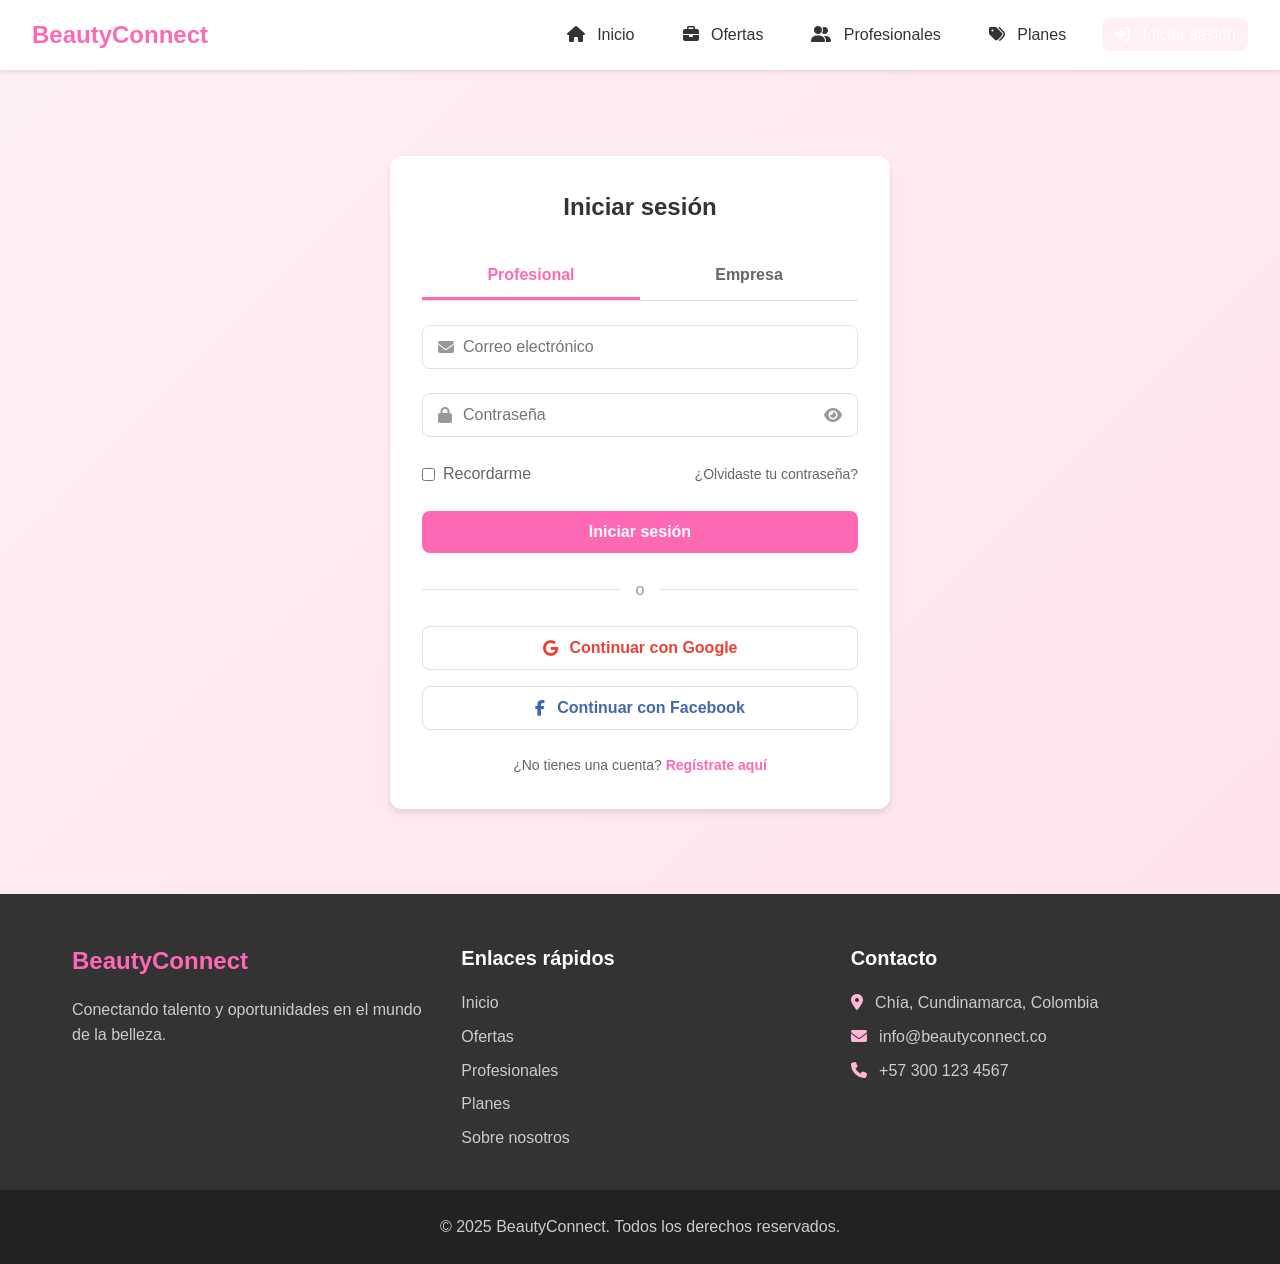
==== commit 73efc6ea: "Remove header and footer from login page" ====
--- a/login.html
+++ b/login.html
@@ -8,20 +8,7 @@
     <link rel="stylesheet" href="https://cdnjs.cloudflare.com/ajax/libs/font-awesome/6.4.0/css/all.min.css">
 </head>
 <body>
-    <header>
-        <nav>
-            <div class="logo">BeautyConnect</div>
-            <ul class="nav-links">
-                <li><a href="index.html"><i class="fas fa-home"></i> Inicio</a></li>
-                <li><a href="ofertas.html"><i class="fas fa-briefcase"></i> Ofertas</a></li>
-                <li><a href="profesionales.html"><i class="fas fa-user-friends"></i> Profesionales</a></li>
-                <li class="login-item"><a href="login.html" class="active"><i class="fas fa-sign-in-alt"></i> Iniciar sesión</a></li>
-            </ul>
-            <div class="menu-toggle">
-                <i class="fas fa-bars"></i>
-            </div>
-        </nav>
-    </header>
+    <div id="header-placeholder"></div>
 
     <section class="auth-container">
         <div class="auth-box">
@@ -66,36 +53,11 @@
         </div>
     </section>
 
-    <footer>
-        <div class="footer-content">
-            <div class="footer-logo">
-                <div class="logo">BeautyConnect</div>
-                <p>Conectando talento y oportunidades en el mundo de la belleza.</p>
-            </div>
-            <div class="footer-links">
-                <h4>Enlaces rápidos</h4>
-                <ul>
-                    <li><a href="index.html">Inicio</a></li>
-                    <li><a href="ofertas.html">Ofertas</a></li>
-                    <li><a href="profesionales.html">Profesionales</a></li>
-                    <li><a href="#">Sobre nosotros</a></li>
-                </ul>
-            </div>
-            <div class="footer-contact">
-                <h4>Contacto</h4>
-                <p><i class="fas fa-map-marker-alt"></i> Chía, Cundinamarca, Colombia</p>
-                <p><i class="fas fa-envelope"></i> info@beautyconnect.co</p>
-                <p><i class="fas fa-phone"></i> +57 300 123 4567</p>
-            </div>
-        </div>
-        <div class="footer-bottom">
-            <p>&copy; 2025 BeautyConnect. Todos los derechos reservados.</p>
-        </div>
-    </footer>
+    <div id="footer-placeholder"></div>
 
+    <script src="js/components.js"></script>
     <script src="js/main.js"></script>
     <script src="js/auth.js"></script>
+    <script src="js/app.js"></script>
 </body>
 </html>
-
-<script src="js/app.js"></script>
